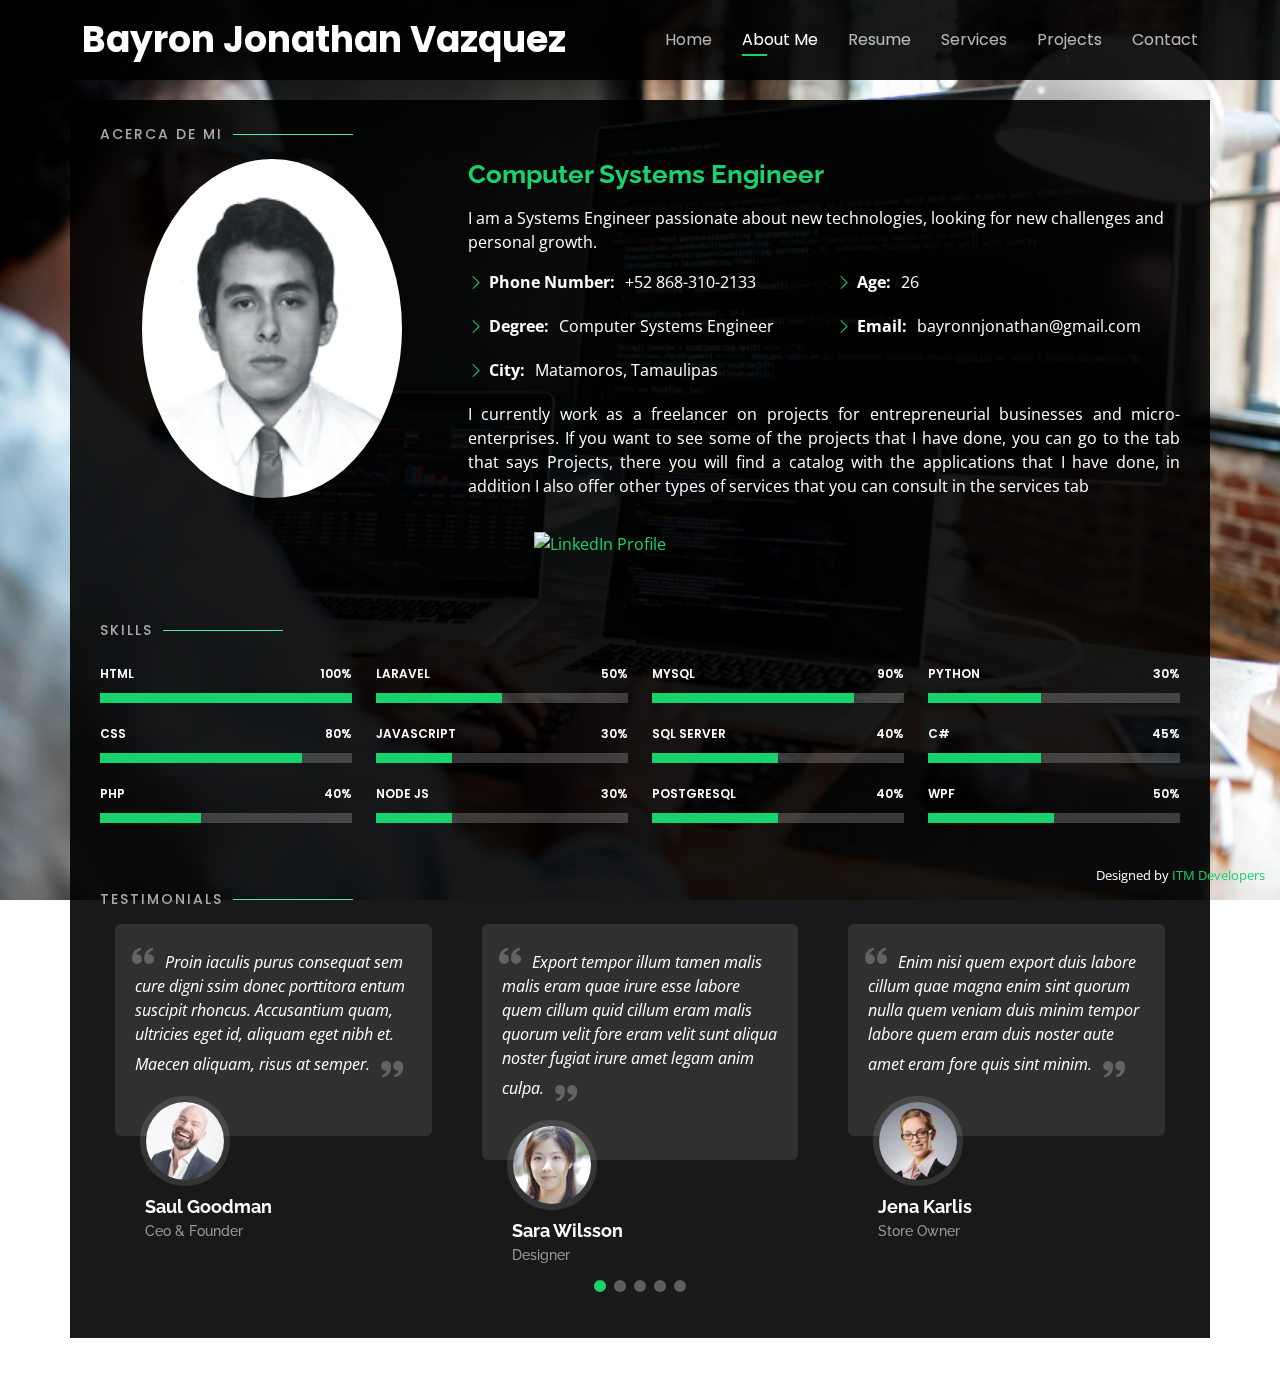
==== index.html @ 2accb39b "Update Badges in About Me Page" ====
<!DOCTYPE html>
<html lang="en">

<head>
	<meta charset="utf-8">
	<meta content="width=device-width, initial-scale=1.0" name="viewport">

	<title>ITM Developers</title>
	<meta content="" name="description">
	<meta content="" name="keywords">

	<!-- Favicons -->
	<link href="assets/img/favicon.png" rel="icon">
	<link href="assets/img/apple-touch-icon.png" rel="apple-touch-icon">

	<!-- Google Fonts -->
	<link
		href="https://fonts.googleapis.com/css?family=Open+Sans:300,300i,400,400i,600,600i,700,700i|Raleway:300,300i,400,400i,500,500i,600,600i,700,700i|Poppins:300,300i,400,400i,500,500i,600,600i,700,700i"
		rel="stylesheet">

	<!-- Vendor CSS Files -->
	<script src="assets/vendor/jquery/jquery.min.js"></script>
	<script src="assets/vendor/sweetalert2/sweetalert.js"></script>
	<link href="assets/vendor/bootstrap/css/bootstrap.min.css" rel="stylesheet">
	<link href="assets/vendor/bootstrap-icons/bootstrap-icons.css" rel="stylesheet">
	<link href="assets/vendor/boxicons/css/boxicons.min.css" rel="stylesheet">
	<link href="assets/vendor/glightbox/css/glightbox.min.css" rel="stylesheet">
	<link href="assets/vendor/remixicon/remixicon.css" rel="stylesheet">
	<link href="assets/vendor/swiper/swiper-bundle.min.css" rel="stylesheet">

	<!-- Template Main CSS File -->
	<link href="assets/css/style.css" rel="stylesheet">
</head>

<body>
	<!-- ======= Header ======= -->
	<header id="header" class="header-top opaco">
		<div class="container">
			<h1><a href="index.html">Bayron Jonathan Vazquez</a></h1>
			<h2>Soy un programador <span>Full Stack</span> de México en busca de nuevos retos.</h2>

			<nav id="navbar" class="navbar">
				<ul>
					<li><a class="nav-link" href="#header">Home</a></li>
					<li><a class="nav-link active" href="#about">About Me</a></li>
					<li><a class="nav-link" href="#resume">Resume</a></li>
					<li><a class="nav-link" href="#services">Services</a></li>
					<li><a class="nav-link" href="#portfolio">Projects</a></li>
					<li><a class="nav-link" href="#contact">Contact</a></li>
				</ul>
				<i class="bi bi-list mobile-nav-toggle"></i>
			</nav><!-- .navbar -->

			<div class="social-links social-media-container">
				<i class="bi bi-linkedin neon-icons" id="linkedin"></i>
				<i class="bi bi-facebook neon-icons" id="facebook"></i>
				<i class="bi bi-github neon-icons" id="github"></i>
				<!-- <i class="bi bi-youtube neon-icons" id="youtube"></i> -->
			</div>
		</div>
	</header><!-- End Header -->

	<section id="about" class="about section-show">
		<div class="about-me container">
			<div class="section-title">
				<h2>Acerca de Mi</h2>
			</div>

			<div class="row">
				<div class="col-lg-4" style="display: flex; justify-content:center;" data-aos="fade-right">
					<img src="assets/img/me2.png" class="img-fluid" alt="" style="width: 260px; border-radius: 60%;">
				</div>
				<div class="col-lg-8 pt-4 pt-lg-0 content" data-aos="fade-left">
					<h3>Computer Systems Engineer</h3>
					<p class="fst-italic" style="text-align: justify;"></p>
					I am a Systems Engineer passionate about new technologies, looking for new challenges and personal
					growth.
					</p>
					<div class="row">
						<div class="col-lg-6">
							<ul>
								<li>
									<i class="bi bi-chevron-right"></i>
									<strong>Phone Number:</strong> <span>+52 868-310-2133</span>
								</li>
								<li>
									<i class="bi bi-chevron-right"></i>
									<strong>Degree:</strong>
									<span>Computer Systems Engineer</span>
								</li>
								<li>
									<i class="bi bi-chevron-right"></i>
									<strong>City:</strong>
									<span>Matamoros, Tamaulipas</span>
								</li>
							</ul>
						</div>
						<div class="col-lg-6">
							<ul>
								<li>
									<i class="bi bi-chevron-right"></i>
									<strong>Age:</strong>
									<span>26</span>
								</li>

								<li>
									<i class="bi bi-chevron-right"></i>
									<strong>Email:</strong>
									<span>bayronnjonathan@gmail.com</span>
								</li>
							</ul>
						</div>
					</div>
					<p style="text-align: justify;">
						I currently work as a freelancer on projects for entrepreneurial businesses and
						micro-enterprises.
						If you want to see some of the projects that I have done, you can go to the tab that says
						Projects,
						there you will find a catalog	 with the applications that I have done, in addition I also offer
						other
						types of services that you can consult in the services tab
					</p>
				</div>
				<div class="d-flex justify-content-center flex-wrap mt-4">
					<!-- <a href="https://omegaup.com/profile/ByronVazquezz/" target="_blank"> -->
					<a href="https://www.linkedin.com/in/bayron-jonathan-vazquez/" target="_blank">
						<img src="https://img.shields.io/badge/LinkedIn-0077B5?style=for-the-badge&logo=linkedin&logoColor=white"
							alt="LinkedIn Profile" class="placa">
					</a>
					<a href="https://es.stackoverflow.com/users/21865/bayron-vazquez" target="_blank">
						<img src="https://img.shields.io/badge/Stack_Overflow-FE7A16?style=for-the-badge&logo=stack-overflow&logoColor=white"
							alt="" class="placa">
					</a>
					<a href="https://github.com/BayronVazquez" target="_blank">
						<img src="https://img.shields.io/badge/GitHub-0DBD8B?style=for-the-badge&logo=github&logoColor=white"
						alt="" class="placa">
					</a>
					<a href="https://www.facebook.com/ITMDevelopers" target="_blank">
						<img src="https://img.shields.io/badge/Facebook-1877F2?style=for-the-badge&logo=facebook&logoColor=white"
						alt="" class="placa">
					</a>
					<a href="mailto:bayronnjonathan@gmai.com">
						<img src="https://img.shields.io/badge/Gmail-D14836?style=for-the-badge&logo=gmail&logoColor=white"
						alt="" class="placa">
					</a>
				</div>
			</div>
		</div><!-- End About Me -->

		<div class="skills container">
			<div class="section-title">
				<h2>Skills</h2>
			</div>
			<div class="row skills-content">
				<div class="col-lg-3">

					<div class="progress">
						<span class="skill">HTML <i class="val">100%</i></span>
						<div class="progress-bar-wrap">
							<div class="progress-bar" role="progressbar" aria-valuenow="100" aria-valuemin="0"
								aria-valuemax="100"></div>
						</div>
					</div>

					<div class="progress">
						<span class="skill">CSS <i class="val">80%</i></span>
						<div class="progress-bar-wrap">
							<div class="progress-bar" role="progressbar" aria-valuenow="80" aria-valuemin="0"
								aria-valuemax="100"></div>
						</div>
					</div>
					<div class="progress">
						<span class="skill">PHP <i class="val">40%</i></span>
						<div class="progress-bar-wrap">
							<div class="progress-bar" role="progressbar" aria-valuenow="40" aria-valuemin="0"
								aria-valuemax="100"></div>
						</div>
					</div>
				</div>

				<div class="col-lg-3">
					<div class="progress">
						<span class="skill">Laravel <i class="val">50%</i></span>
						<div class="progress-bar-wrap">
							<div class="progress-bar" role="progressbar" aria-valuenow="50" aria-valuemin="0"
								aria-valuemax="100"></div>
						</div>
					</div>

					<div class="progress">
						<span class="skill">JavaScript <i class="val">30%</i></span>
						<div class="progress-bar-wrap">
							<div class="progress-bar" role="progressbar" aria-valuenow="30" aria-valuemin="0"
								aria-valuemax="100"></div>
						</div>
					</div>

					<div class="progress">
						<span class="skill">Node JS <i class="val">30%</i></span>
						<div class="progress-bar-wrap">
							<div class="progress-bar" role="progressbar" aria-valuenow="30" aria-valuemin="0"
								aria-valuemax="100"></div>
						</div>
					</div>
				</div>

				<div class="col-lg-3">
					<div class="progress">
						<span class="skill">MySQL <i class="val">90%</i></span>
						<div class="progress-bar-wrap">
							<div class="progress-bar" role="progressbar" aria-valuenow="80" aria-valuemin="0"
								aria-valuemax="100"></div>
						</div>
					</div>

					<div class="progress">
						<span class="skill">SQL Server <i class="val">40%</i></span>
						<div class="progress-bar-wrap">
							<div class="progress-bar" role="progressbar" aria-valuenow="50" aria-valuemin="0"
								aria-valuemax="100"></div>
						</div>
					</div>

					<div class="progress">
						<span class="skill">PostgreSQL <i class="val">40%</i></span>
						<div class="progress-bar-wrap">
							<div class="progress-bar" role="progressbar" aria-valuenow="50" aria-valuemin="0"
								aria-valuemax="100"></div>
						</div>
					</div>
				</div>

				<div class="col-lg-3">
					<div class="progress">
						<span class="skill">Python <i class="val">30%</i></span>
						<div class="progress-bar-wrap">
							<div class="progress-bar" role="progressbar" aria-valuenow="45" aria-valuemin="0"
								aria-valuemax="100"></div>
						</div>
					</div>
					<div class="progress">
						<span class="skill">C# <i class="val">45%</i></span>
						<div class="progress-bar-wrap">
							<div class="progress-bar" role="progressbar" aria-valuenow="45" aria-valuemin="0"
								aria-valuemax="100"></div>
						</div>
					</div>

					<div class="progress">
						<span class="skill">WPF<i class="val">50%</i></span>
						<div class="progress-bar-wrap">
							<div class="progress-bar" role="progressbar" aria-valuenow="50" aria-valuemin="0"
								aria-valuemax="100"></div>
						</div>
					</div>

				</div>
			</div>

		</div><!-- End Skills -->

		<div class="testimonials container">
			<div class="section-title">
				<h2>Testimonials</h2>
			</div>

			<div class="testimonials-slider swiper" data-aos="fade-up" data-aos-delay="100">
				<div class="swiper-wrapper">

					<div class="swiper-slide">
						<div class="testimonial-item">
							<p>
								<i class="bx bxs-quote-alt-left quote-icon-left"></i>
								Proin iaculis purus consequat sem cure digni ssim donec porttitora entum suscipit
								rhoncus. Accusantium quam, ultricies eget id, aliquam eget nibh et. Maecen aliquam,
								risus at semper.
								<i class="bx bxs-quote-alt-right quote-icon-right"></i>
							</p>
							<img src="assets/img/testimonials/testimonials-1.jpg" class="testimonial-img" alt="">
							<h3>Saul Goodman</h3>
							<h4>Ceo &amp; Founder</h4>
						</div>
					</div><!-- End testimonial item -->

					<div class="swiper-slide">
						<div class="testimonial-item">
							<p>
								<i class="bx bxs-quote-alt-left quote-icon-left"></i>
								Export tempor illum tamen malis malis eram quae irure esse labore quem cillum quid
								cillum eram malis quorum velit fore eram velit sunt aliqua noster fugiat irure amet
								legam anim culpa.
								<i class="bx bxs-quote-alt-right quote-icon-right"></i>
							</p>
							<img src="assets/img/testimonials/testimonials-2.jpg" class="testimonial-img" alt="">
							<h3>Sara Wilsson</h3>
							<h4>Designer</h4>
						</div>
					</div><!-- End testimonial item -->

					<div class="swiper-slide">
						<div class="testimonial-item">
							<p>
								<i class="bx bxs-quote-alt-left quote-icon-left"></i>
								Enim nisi quem export duis labore cillum quae magna enim sint quorum nulla quem veniam
								duis minim tempor labore quem eram duis noster aute amet eram fore quis sint minim.
								<i class="bx bxs-quote-alt-right quote-icon-right"></i>
							</p>
							<img src="assets/img/testimonials/testimonials-3.jpg" class="testimonial-img" alt="">
							<h3>Jena Karlis</h3>
							<h4>Store Owner</h4>
						</div>
					</div><!-- End testimonial item -->

					<div class="swiper-slide">
						<div class="testimonial-item">
							<p>
								<i class="bx bxs-quote-alt-left quote-icon-left"></i>
								Fugiat enim eram quae cillum dolore dolor amet nulla culpa multos export minim fugiat
								minim velit minim dolor enim duis veniam ipsum anim magna sunt elit fore quem dolore
								labore illum veniam.
								<i class="bx bxs-quote-alt-right quote-icon-right"></i>
							</p>
							<img src="assets/img/testimonials/javier-monroy.webp" class="testimonial-img" alt="">
							<h3>Matt Brandon</h3>
							<h4>Freelancer</h4>
						</div>
					</div><!-- End testimonial item -->

					<div class="swiper-slide">
						<div class="testimonial-item">
							<p>
								<i class="bx bxs-quote-alt-left quote-icon-left"></i>
								<span class="cita">
									Muy buen servicio, entrego el trabajo a tiempo, el programa quedó espectacular, 
									lo recomiendo mucho ya que es de confianza.👌🏻
								</span>
								<i class="bx bxs-quote-alt-right quote-icon-right"></i>
							</p>
							<img src="assets/img/testimonials/testimonials-5.jpg" class="testimonial-img" alt="">
							<h3>Javier Moray</h3>
							<h4>Entrepreneur</h4>
						</div>
					</div><!-- End testimonial item -->

				</div>
				<div class="swiper-pagination"></div>
			</div>
			<div class="owl-carousel testimonials-carousel">
			</div>
		</div><!-- End Testimonials  -->
	</section><!-- End About Section -->

	<section id="resume" class="resume">
		<div class="container">

			<div class="section-title">
				<h2>Resume</h2>
			</div>

			<div class="row">
				<div class="col-lg-6">
					<h3 class="resume-title">Education</h3>
					<div class="resume-item">
						<h4>Computer Systems Engineer</h4>
						<h5>2018 - 2022</h5>
						<p><em>Instituto Tecnológico de Matamoros, Matamoros Tamaulipas</em></p>
						<p style="text-align: justify;">
							During my university studies I improved my knowledge that I had acquired in high school and
							also learned many new topics related to software architecture, design patterns,
							configuration and administration of Windows and Linux servers. This new knowledge acquired
							together with that of high school allowed me to have a general view of the entire software
							and service design process, making me a Fullstack developer.
						</p>
					</div>
					<div class="resume-item">
						<h4>Programming Technician</h4>
						<h5>2013 - 2016</h5>
						<p><em>Cetis #131, Reynosa Tamaulipas</em></p>
						<p style="text-align: justify;">
							During my technical high school studies I learned the basics of structured programming with
							languages such as C/C++, then I learned Object Oriented Programming with Java, I was also
							given the basics of administration of Structured Networks, WEB design, Design of
							applications for mobile devices and finally also the creation and administration of
							databases.
						</p>
					</div>
				</div>
				<div class="col-lg-6">
					<h3 class="resume-title">Professional Experience</h3>
					<div class="resume-item">
						<h4>Testing Technician</h4>
						<h5>March 2021 - November 2021</h5>
						<p><em>Johnson Controls, H. Matamoros Tamaulipas </em></p>
						<p>
						<ul>
							<li>Design highly scalable, testable code.</li>
							<li>Develop quality software WEB and Desktop Applications using programming languajes like:
							</li>
							<ul>
								<li>C# & XAML (.Net FrameWork with WPF)</li>
								<li>Markup Languajes (HTML 5 & CSS 3)</li>
								<li>JavaScript</li>
								<li>Java</li>
								<li>PHP</li>
							</ul>
							<li>Analyze and maintain existing software applications</li>
							<li>Verify the integrity of the data collected by the applications.</li>
							<li>Discover and fix programming bugs</li>
							<li>Bugfix existing features</li>
							<li>Implement new features</li>
							<li>Investigate and resolving of the production issues (in scope of application)</li>
							<li>Devops responsibilities & knowledge of devops tools</li>
							<li>Test code and application</li>
							<li>Suggest enhancements</li>
							<li>Strive to engineering excellence in every aspect</li>
							<li>Refactor existing code</li>
							<li>Conduct daily meetings with the team to report the status of projects.</li>
							<li>Create solutions on demand according to the needs of the process area.</li>
							<li>Configure Zebra Printers and create software that is capable of communicating with those
								printers using the Zebra SDK.</li>
							<li>Manage and configure different Database Management Systems such as:</li>
							<ul>
								<li>MS SQL Server</li>
								<li>MySQL</li>
							</ul>
						</ul>
						</p>
					</div>
				</div>
			</div>

		</div>
	</section><!-- End Resume Section -->

	<section id="services" class="services">
		<div class="container">
			<div class="section-title">
				<h2>Services</h2>
				<span>Next, I show you some of the services that I can offer you, if you are interested in any of them
					you can go to the contact page and send me an e-mail or contact me directly with a call.</span>
			</div>
			<br>
			<div class="row">
				<div class="col-lg-4 col-md-6 d-flex align-items-stretch">
					<div class="icon-box">
						<div class="icon"><i class="bi bi-globe2"></i></div>
						<h4><a href="#">WEB Developer</a></h4>
						<p>I offer you my services as a WEB developer, I use technologies such as PHP, JavaScript, HTML
							and CSS, I also have extensive experience in Bootstrap, JQuery, Laravel, NodeJS.</p>
					</div>
				</div>

				<div class="col-lg-4 col-md-6 d-flex align-items-stretch mt-4 mt-md-0">
					<div class="icon-box">
						<div class="icon"><i class="bi bi-pc-display-horizontal"></i></div>
						<h4><a href="#">Desktop Application Developer</a></h4>
						<p>I have experience developing desktop applications in .NET with WPF (C# language), Java 8 SE
							and Python.</p>
					</div>
				</div>

				<div class="col-lg-4 col-md-6 d-flex align-items-stretch mt-4 mt-lg-0">
					<div class="icon-box">
						<div class="icon"><i class="bi bi-music-player"></i></div>
						<h4><a href="#">Mobile Application Developer</a></h4>
						<p>I have experience in creating and designing applications for mobile devices with Android
							operating system. Using Java language and Android Studio.</p>
					</div>
				</div>

				<div class="col-lg-4 col-md-6 d-flex align-items-stretch mt-4">
					<div class="icon-box">
						<div class="icon"><i class="bi bi-server"></i></div>
						<h4><a href="#">Database Design and Maintenance</a></h4>
						<p>If you have a business with information that you want to store, I can design and manage your
							database system, I have experience in different types of systems such as MySQL, PostgreSQL,
							MS SQL Server and MongoDB.</p>
					</div>
				</div>

				<div class="col-lg-4 col-md-6 d-flex align-items-stretch mt-4">
					<div class="icon-box">
						<div class="icon"><i class="bi bi-youtube"></i></div>
						<h4><a href="#">Personalized Advice and Courses</a></h4>
						<p>If you are a student of Systems and need help with a project or simply want personalized
							advice to start your new business, you can contact me to guide you to make the best
							decision.</p>
					</div>
				</div>

				<div class="col-lg-4 col-md-6 d-flex align-items-stretch mt-4">
					<div class="icon-box">
						<div class="icon"><i class="bi bi-tools"></i></div>
						<h4><a href="#">Computer Equipment Maintenance</a></h4>
						<p>I offer you my service as a computer maintenance technician. This implies hardware and even
							software repairs.</p>
					</div>
				</div>

			</div>

		</div>
	</section>

	<section id="portfolio" class="portfolio">
		<div class="container">

			<div class="section-title mb-5">
				<h2>Portfolio</h2>
				<span>Below is a list of the projects I am currently working on.</span>
			</div>

			<div class="row">
				<div class="col-lg-12 d-flex justify-content-center">
					<ul id="portfolio-flters">
						<li data-filter="*" class="filter-active">ALL</li>
						<li data-filter=".filter-libs">LIBRARIES</li>
						<li data-filter=".filter-app">DESKTOP APP</li>
						<li data-filter=".filter-web">WEB SITES</li>
						<li data-filter=".filter-game">GAMES</li>
					</ul>
				</div>
			</div>

			<div class="row portfolio-container">

				<!-- LIBRERIAS -->

				<div class="col-lg-4 col-md-6 portfolio-item filter-libs">
					<div class="portfolio-wrap">
						<img src="assets/img/portfolio/algebra.webp" class="img-fluid" alt="">
						<div class="portfolio-info">
							<h4>Algebra</h4>
							<p>C++ Library</p>
							<div class="portfolio-links">
								<a href="page/libcpp_adt.html" data-gallery="portfolioDetailsGallery"
									data-glightbox="type: external"
									class="portfolio-details-lightbox btn btn-primary m-3"
									title="View Portfolio Details">
									<i class="bx bx-link"></i>
								</a>
							</div>
						</div>
					</div>
				</div>

				<div class="col-lg-4 col-md-6 portfolio-item filter-libs">
					<div class="portfolio-wrap">
						<img src="assets/img/portfolio/physics.webp" class="img-fluid" alt="">
						<div class="portfolio-info">
							<h4>Physics</h4>
							<p>C++ Library</p>
							<div class="portfolio-links">
								<a href="page/libcpp_adt.html" data-gallery="portfolioDetailsGallery"
									data-glightbox="type: external"
									class="portfolio-details-lightbox btn btn-primary m-3"
									title="View Portfolio Details">
									<i class="bx bx-link"></i>
								</a>
							</div>
						</div>
					</div>
				</div>

				<div class="col-lg-4 col-md-6 portfolio-item filter-libs">
					<div class="portfolio-wrap">
						<img src="assets/img/portfolio/geometry.webp" class="img-fluid" alt="">
						<div class="portfolio-info">
							<h4>Geometry</h4>
							<p>C++ Library</p>
							<div class="portfolio-links">
								<a href="page/libcpp_adt.html" data-gallery="portfolioDetailsGallery"
									data-glightbox="type: external"
									class="portfolio-details-lightbox btn btn-primary m-3"
									title="View Portfolio Details">
									<i class="bx bx-link"></i>
								</a>
							</div>
						</div>
					</div>
				</div>

				<div class="col-lg-4 col-md-6 portfolio-item filter-web">
					<div class="portfolio-wrap">
						<img src="assets/img/portfolio/MinixERP.png" class="img-fluid" alt="">
						<div class="portfolio-info">
							<h4>Minix ERP</h4>
							<p>WEB APP</p>
							<div class="portfolio-links">
								<a href="page/libcpp_adt.html" data-gallery="portfolioDetailsGallery"
									data-glightbox="type: external"
									class="portfolio-details-lightbox btn btn-primary m-3"
									title="View Portfolio Details">
									<i class="bx bx-link"></i>
								</a>
							</div>
						</div>
					</div>
				</div>

				<div class="col-lg-4 col-md-6 portfolio-item filter-libs">
					<div class="portfolio-wrap">
						<img src="assets/img/portfolio/code.webp" class="img-fluid" alt="">
						<div class="portfolio-info">
							<h4>Abstract Data Types</h4>
							<p>C++ Library</p>
							<div class="portfolio-links">
								<a href="page/libcpp_adt.html" data-gallery="portfolioDetailsGallery"
									data-glightbox="type: external"
									class="portfolio-details-lightbox btn btn-primary m-3"
									title="View Portfolio Details">
									<i class="bx bx-link"></i>
								</a>
							</div>
						</div>
					</div>
				</div>

				<div class="col-lg-4 col-md-6 portfolio-item filter-libs">
					<div class="portfolio-wrap">
						<img src="assets/img/portfolio/algorithm.webp" class="img-fluid" alt="">
						<div class="portfolio-info">
							<h4>Algorithms</h4>
							<p>C++ Library</p>
							<div class="portfolio-links">
								<a href="page/libcpp_adt.html" data-gallery="portfolioDetailsGallery"
									data-glightbox="type: external"
									class="portfolio-details-lightbox btn btn-primary m-3"
									title="View Portfolio Details">
									<i class="bx bx-link"></i>
								</a>
							</div>
						</div>
					</div>
				</div>

				<div class="col-lg-4 col-md-6 portfolio-item filter-libs">
					<div class="portfolio-wrap">
						<img src="assets/img/portfolio/code.webp" class="img-fluid" alt="">
						<div class="portfolio-info">
							<h4>Chronometer</h4>
							<p>C++ Library</p>
							<div class="portfolio-links">
								<a href="page/libcpp_adt.html" data-gallery="portfolioDetailsGallery"
									data-glightbox="type: external"
									class="portfolio-details-lightbox btn btn-primary m-3"
									title="View Portfolio Details">
									<i class="bx bx-link"></i>
								</a>
							</div>
						</div>
					</div>
				</div>

				<div class="col-lg-4 col-md-6 portfolio-item filter-libs">
					<div class="portfolio-wrap">
						<img src="assets/img/portfolio/lorem.webp" class="img-fluid" alt="">
						<div class="portfolio-info">
							<h4>Text</h4>
							<p>C++ Library</p>
							<div class="portfolio-links">
								<a href="page/libcpp_adt.html" data-gallery="portfolioDetailsGallery"
									data-glightbox="type: external"
									class="portfolio-details-lightbox btn btn-primary m-3"
									title="View Portfolio Details">
									<i class="bx bx-link"></i>
								</a>
							</div>
						</div>
					</div>
				</div>

				<div class="col-lg-4 col-md-6 portfolio-item filter-libs">
					<div class="portfolio-wrap">
						<img src="assets/img/portfolio/john.webp" class="img-fluid" alt="">
						<div class="portfolio-info">
							<h4>Dictionary</h4>
							<p>C++ Library</p>
							<div class="portfolio-links">
								<a href="page/libcpp_adt.html" data-gallery="portfolioDetailsGallery"
									data-glightbox="type: external"
									class="portfolio-details-lightbox btn btn-primary m-3"
									title="View Portfolio Details">
									<i class="bx bx-link"></i>
								</a>
							</div>
						</div>
					</div>
				</div>

			</div>
		</div>
	</section>
	<!-- End Portfolio Section -->

	<section id="contact" class="contact">
		<div class="container">

			<div class="section-title">
				<h2>Contact</h2>
			</div>

			<div class="row mt-2">

				<div class="col-md-6 d-flex align-items-stretch">
					<div class="info-box">
						<i class="bx bx-map"></i>
						<h3>Adress</h3>
						<p>H. Matamoros Tamaulipas</p>
					</div>
				</div>

				<div class="col-md-6 mt-4 mt-md-0 d-flex align-items-stretch">
					<div class="info-box">
						<i class="bx bx-share-alt"></i>
						<h3>Social Networks</h3>
						<div class="social-links">
							<a href="https://www.facebook.com/ITM-Developers-107896508492542" class="facebook"
								target="_blank"><i class="bi bi-facebook"></i></a>
							<a href="https://www.linkedin.com/in/bayron-jonathan-vazquez/" class="linkedin"
								target="_blank"><i class="bi bi-linkedin"></i></a>
							<a href="https://www.youtube.com/channel/UC0c6M9vcV3jPbYEK2UHJk6w" class="youtube"
								target="_blank"><i class="bi bi-youtube"></i></a>
							<a href="https://github.com/ITM-Developers" class="github" target="_blank"><i
									class="bi bi-github"></i></a>
						</div>
					</div>
				</div>

				<div class="col-md-6 mt-4 d-flex align-items-stretch">
					<div class="info-box">
						<i class="bx bx-envelope"></i>
						<h3>Email:</h3>
						<p>bayronnjonathan@gmail.com</p>
					</div>
				</div>
				<div class="col-md-6 mt-4 d-flex align-items-stretch">
					<div class="info-box">
						<i class="bx bx-phone-call"></i>
						<h3>Cellphone:</h3>
						<p>+52 868-310-2133</p>
					</div>
				</div>
			</div>

			<form action="forms/contact.php" method="post" role="form" class="php-email-form mt-4">
				<p>Leave your message in the form and we will contact you, if you want us to attend you quickly you can
					call or send mail.</p>
				<div class="row">
					<div class="col-md-6 form-group">
						<input type="text" name="name" class="form-control" id="name" placeholder="Write Your Name">
					</div>
					<div class="col-md-6 form-group mt-3 mt-md-0">
						<input type="email" class="form-control" name="email" id="email" placeholder="Write your email">
					</div>
				</div>
				<div class="form-group mt-3">
					<input type="text" class="form-control" name="subject" id="subject" placeholder="Subject">
				</div>
				<div class="form-group mt-3">
					<textarea class="form-control" name="message" rows="5" placeholder="Mesagge"></textarea>
				</div>
				<div class="my-3">
					<div class="loading">Loading</div>
					<div class="error-message"></div>
					<div class="sent-message">Your message has been sent. Thank you!</div>
				</div>
				<div class="text-center"><button type="submit" id="btn-send-messaje">Send Mesagge</button></div>
			</form>

		</div>
	</section>
	<!-- End Contact Me -->

	<div class="credits">
		Designed by <a href="https://www.facebook.com/ITMDevelopers" target="_blank">ITM Developers</a>
	</div>

	<!-- Vendor JS Files -->
	<script src="assets/vendor/purecounter/purecounter.js"></script>
	<script src="assets/vendor/bootstrap/js/bootstrap.bundle.min.js"></script>
	<script src="assets/vendor/glightbox/js/glightbox.min.js"></script>
	<script src="assets/vendor/isotope-layout/isotope.pkgd.min.js"></script>
	<script src="assets/vendor/swiper/swiper-bundle.min.js"></script>
	<script src="assets/vendor/waypoints/noframework.waypoints.js"></script>

	<!-- Template Main JS File -->
	<script src="assets/js/main.js"></script>
	<script>
		$(document).ready(function () {
			$('#btn-send-messaje').click(function (e) {
				e.preventDefault();
				Swal.fire({
					icon: 'error',
					title: 'Oops...',
					text: 'We are Sorry, This option is not yet enabled, contact me directly.',
				});
			});
			$('#linkedin').click(function () {
				window.open("https://www.linkedin.com/in/bayron-jonathan-vazquez/");
			});
			$('#github').click(function () {
				window.open("https://github.com/ITM-Developers");
			});
			$('#youtube').click(function () {
				window.open("https://www.youtube.com/channel/UC0c6M9vcV3jPbYEK2UHJk6w");
			});
			$('#facebook').click(function () {
				window.open("https://www.facebook.com/ITMDevelopers/");
			});
		});
	</script>
</body>

</html>
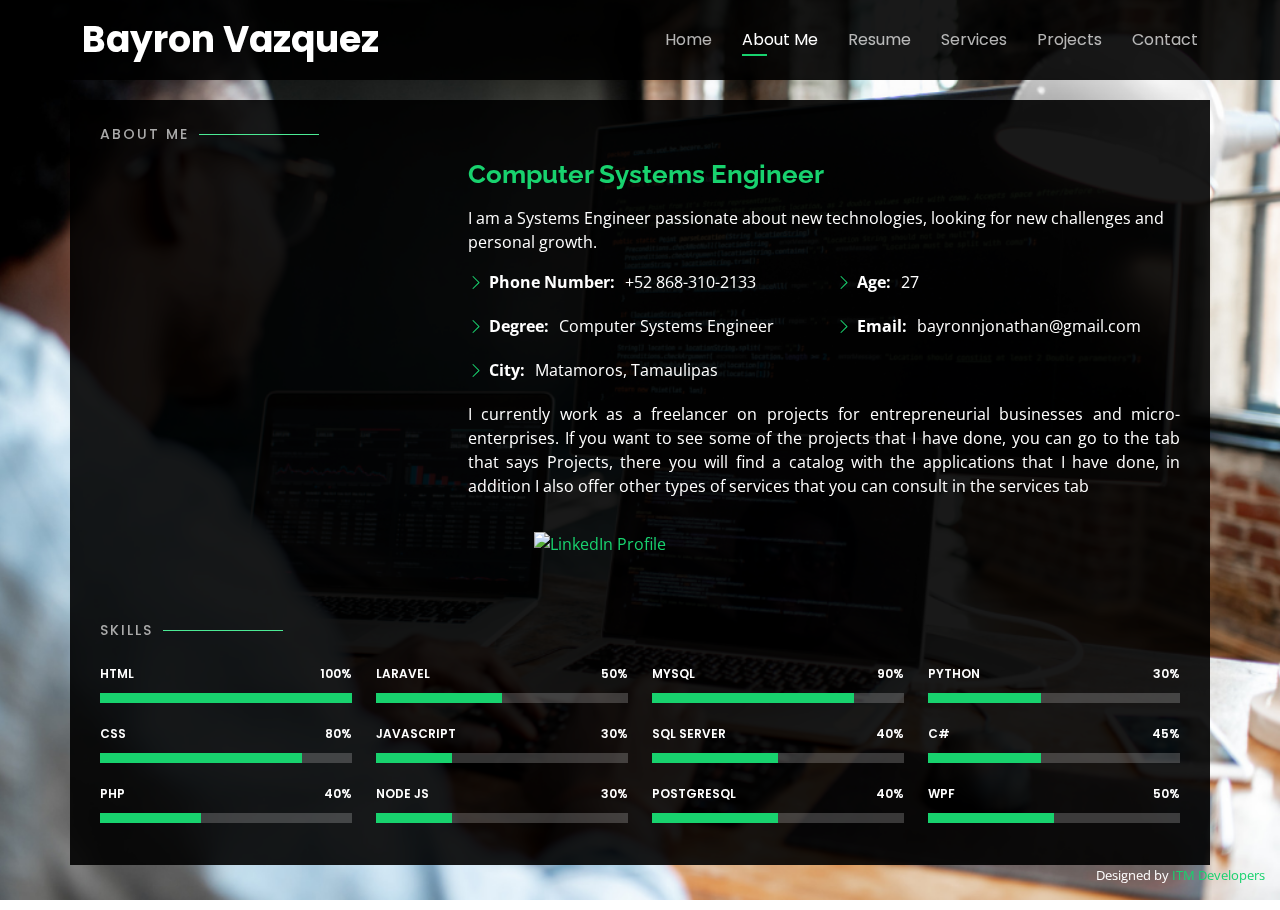
==== commit b5dd0e8d: "Update Index" ====
--- a/index.html
+++ b/index.html
@@ -5,9 +5,9 @@
 	<meta charset="utf-8">
 	<meta content="width=device-width, initial-scale=1.0" name="viewport">
 
-	<title>ITM Developers</title>
+	<title>Bayron Vazquez</title>
 	<meta content="" name="description">
-	<meta content="" name="keywords">
+	<meta content="Bayron Jonathan Vazquez Desarrollador Software Freelancer Programador" name="keywords">
 
 	<!-- Favicons -->
 	<link href="assets/img/favicon.png" rel="icon">
@@ -36,7 +36,7 @@
 	<!-- ======= Header ======= -->
 	<header id="header" class="header-top opaco">
 		<div class="container">
-			<h1><a href="index.html">Bayron Jonathan Vazquez</a></h1>
+			<h1><a href="index.html">Bayron Vazquez</a></h1>
 			<h2>Soy un programador <span>Full Stack</span> de México en busca de nuevos retos.</h2>
 
 			<nav id="navbar" class="navbar">
@@ -63,12 +63,12 @@
 	<section id="about" class="about section-show">
 		<div class="about-me container">
 			<div class="section-title">
-				<h2>Acerca de Mi</h2>
+				<h2>About Me</h2>
 			</div>
 
 			<div class="row">
 				<div class="col-lg-4" style="display: flex; justify-content:center;" data-aos="fade-right">
-					<img src="assets/img/me2.png" class="img-fluid" alt="" style="width: 260px; border-radius: 60%;">
+					<img src="https://scontent.fntr10-1.fna.fbcdn.net/v/t39.30808-6/351822756_787511586422103_5171591202458295117_n.jpg?_nc_cat=108&cb=99be929b-3346023f&ccb=1-7&_nc_sid=09cbfe&_nc_eui2=AeEdP0QsI8oju-0VDggvQSRVVi6usayJj_JWLq6xrImP8qhFXTyNEpifOA7GjTwmY1kEwYlZRBvt9809Ftbn8LTG&_nc_ohc=LQHzaig5wvsAX9W0_Pw&_nc_ht=scontent.fntr10-1.fna&oh=00_AfCiLgQXJD9W-9MGNVQpJKZ1Ify7wSGHvD3a2pFk-8RTGw&oe=64BBC951" class="img-fluid" alt="" style=" border-radius: 60%;">
 				</div>
 				<div class="col-lg-8 pt-4 pt-lg-0 content" data-aos="fade-left">
 					<h3>Computer Systems Engineer</h3>
@@ -100,7 +100,7 @@
 								<li>
 									<i class="bi bi-chevron-right"></i>
 									<strong>Age:</strong>
-									<span>26</span>
+									<span>27</span>
 								</li>
 
 								<li>
@@ -135,7 +135,7 @@
 						<img src="https://img.shields.io/badge/GitHub-0DBD8B?style=for-the-badge&logo=github&logoColor=white"
 						alt="" class="placa">
 					</a>
-					<a href="https://www.facebook.com/ITMDevelopers" target="_blank">
+					<a href="https://www.facebook.com/ByronVazquezz" target="_blank">
 						<img src="https://img.shields.io/badge/Facebook-1877F2?style=for-the-badge&logo=facebook&logoColor=white"
 						alt="" class="placa">
 					</a>
@@ -259,6 +259,7 @@
 
 		</div><!-- End Skills -->
 
+		<!--
 		<div class="testimonials container">
 			<div class="section-title">
 				<h2>Testimonials</h2>
@@ -280,7 +281,7 @@
 							<h3>Saul Goodman</h3>
 							<h4>Ceo &amp; Founder</h4>
 						</div>
-					</div><!-- End testimonial item -->
+					</div>
 
 					<div class="swiper-slide">
 						<div class="testimonial-item">
@@ -295,7 +296,7 @@
 							<h3>Sara Wilsson</h3>
 							<h4>Designer</h4>
 						</div>
-					</div><!-- End testimonial item -->
+					</div>
 
 					<div class="swiper-slide">
 						<div class="testimonial-item">
@@ -309,7 +310,7 @@
 							<h3>Jena Karlis</h3>
 							<h4>Store Owner</h4>
 						</div>
-					</div><!-- End testimonial item -->
+					</div>
 
 					<div class="swiper-slide">
 						<div class="testimonial-item">
@@ -324,7 +325,7 @@
 							<h3>Matt Brandon</h3>
 							<h4>Freelancer</h4>
 						</div>
-					</div><!-- End testimonial item -->
+					</div>
 
 					<div class="swiper-slide">
 						<div class="testimonial-item">
@@ -336,18 +337,19 @@
 								</span>
 								<i class="bx bxs-quote-alt-right quote-icon-right"></i>
 							</p>
-							<img src="assets/img/testimonials/testimonials-5.jpg" class="testimonial-img" alt="">
+							<img src="assets/img/testimonials/javier-monroy.webp" class="testimonial-img" alt="">
 							<h3>Javier Moray</h3>
 							<h4>Entrepreneur</h4>
 						</div>
-					</div><!-- End testimonial item -->
+					</div>
 
 				</div>
 				<div class="swiper-pagination"></div>
 			</div>
 			<div class="owl-carousel testimonials-carousel">
 			</div>
-		</div><!-- End Testimonials  -->
+		</div> 
+		-->
 	</section><!-- End About Section -->
 
 	<section id="resume" class="resume">
@@ -523,21 +525,73 @@
 			</div>
 
 			<div class="row portfolio-container">
-
-				<!-- LIBRERIAS -->
+				
+				<div class="col-lg-4 col-md-6 portfolio-item filter-web">
+					<div class="portfolio-wrap">
+						<img src="assets/img/portfolio/LOGO ITM DEVELOPERS.png" class="img-fluid" alt="">
+						<div class="portfolio-info">
+							<h4 class="mx-3">ITM Developers</h4>
+							<p>WEB Site</p>
+							<div>
+								<a href="http://itm-developers.website"
+									target="_blank"
+									class="btn boton btn-primary m-2"
+									title="View WEB Site">
+									View Site
+								</a>
+							</div>
+						</div>
+					</div>
+				</div>
+
+				<div class="col-lg-4 col-md-6 portfolio-item filter-web">
+					<div class="portfolio-wrap">
+						<img src="assets/img/portfolio/MinixERP.png" class="img-fluid" alt="">
+						<div class="portfolio-info">
+							<h4 class="mx-3">Minix ERP</h4>
+							<p>WEB Site</p>
+							<div>
+								<a href="https://github.com/ITM-Developers/www.minix-erp.com"
+									target="_blank"
+									class="btn boton btn-primary m-2"
+									title="View Source Code">
+									View Code
+								</a>
+							</div>
+						</div>
+					</div>
+				</div>
+
+				<div class="col-lg-4 col-md-6 portfolio-item filter-libs">
+					<div class="portfolio-wrap">
+						<img src="assets/img/portfolio/geometry.webp" class="img-fluid" alt="">
+						<div class="portfolio-info">
+							<h4 class="mx-3">Geometria</h4>
+							<p>Library</p>
+							<div>
+								<a href="https://github.com/ITM-Developers/libCPP_Geometria"
+									target="_blank"
+									class="btn boton btn-primary m-2"
+									title="View C++ Source Code">
+									C++ Code
+								</a>
+							</div>
+						</div>
+					</div>
+				</div>
 
 				<div class="col-lg-4 col-md-6 portfolio-item filter-libs">
 					<div class="portfolio-wrap">
 						<img src="assets/img/portfolio/algebra.webp" class="img-fluid" alt="">
 						<div class="portfolio-info">
-							<h4>Algebra</h4>
-							<p>C++ Library</p>
-							<div class="portfolio-links">
-								<a href="page/libcpp_adt.html" data-gallery="portfolioDetailsGallery"
-									data-glightbox="type: external"
-									class="portfolio-details-lightbox btn btn-primary m-3"
-									title="View Portfolio Details">
-									<i class="bx bx-link"></i>
+							<h4 class="mx-3">Algebra</h4>
+							<p>Library</p>
+							<div>
+								<a href="https://github.com/ITM-Developers/libCPP_Algebra"
+									target="_blank"
+									class="btn boton btn-primary m-2"
+									title="View C++ Source Code">
+									C++ Code
 								</a>
 							</div>
 						</div>
@@ -546,70 +600,16 @@
 
 				<div class="col-lg-4 col-md-6 portfolio-item filter-libs">
 					<div class="portfolio-wrap">
-						<img src="assets/img/portfolio/physics.webp" class="img-fluid" alt="">
+						<img src="assets/img/portfolio/libPHP_MySQLConnection.png" class="img-fluid" alt="">
 						<div class="portfolio-info">
-							<h4>Physics</h4>
-							<p>C++ Library</p>
-							<div class="portfolio-links">
-								<a href="page/libcpp_adt.html" data-gallery="portfolioDetailsGallery"
-									data-glightbox="type: external"
-									class="portfolio-details-lightbox btn btn-primary m-3"
-									title="View Portfolio Details">
-									<i class="bx bx-link"></i>
-								</a>
-							</div>
-						</div>
-					</div>
-				</div>
-
-				<div class="col-lg-4 col-md-6 portfolio-item filter-libs">
-					<div class="portfolio-wrap">
-						<img src="assets/img/portfolio/geometry.webp" class="img-fluid" alt="">
-						<div class="portfolio-info">
-							<h4>Geometry</h4>
-							<p>C++ Library</p>
-							<div class="portfolio-links">
-								<a href="page/libcpp_adt.html" data-gallery="portfolioDetailsGallery"
-									data-glightbox="type: external"
-									class="portfolio-details-lightbox btn btn-primary m-3"
-									title="View Portfolio Details">
-									<i class="bx bx-link"></i>
-								</a>
-							</div>
-						</div>
-					</div>
-				</div>
-
-				<div class="col-lg-4 col-md-6 portfolio-item filter-web">
-					<div class="portfolio-wrap">
-						<img src="assets/img/portfolio/MinixERP.png" class="img-fluid" alt="">
-						<div class="portfolio-info">
-							<h4>Minix ERP</h4>
-							<p>WEB APP</p>
-							<div class="portfolio-links">
-								<a href="page/libcpp_adt.html" data-gallery="portfolioDetailsGallery"
-									data-glightbox="type: external"
-									class="portfolio-details-lightbox btn btn-primary m-3"
-									title="View Portfolio Details">
-									<i class="bx bx-link"></i>
-								</a>
-							</div>
-						</div>
-					</div>
-				</div>
-
-				<div class="col-lg-4 col-md-6 portfolio-item filter-libs">
-					<div class="portfolio-wrap">
-						<img src="assets/img/portfolio/code.webp" class="img-fluid" alt="">
-						<div class="portfolio-info">
-							<h4>Abstract Data Types</h4>
-							<p>C++ Library</p>
-							<div class="portfolio-links">
-								<a href="page/libcpp_adt.html" data-gallery="portfolioDetailsGallery"
-									data-glightbox="type: external"
-									class="portfolio-details-lightbox btn btn-primary m-3"
-									title="View Portfolio Details">
-									<i class="bx bx-link"></i>
+							<h4 class="mx-4">MySQLConnector</h4>
+							<p>Library</p>
+							<div>
+								<a href="https://github.com/ITM-Developers/libPHP_MySQLConnection"
+									target="_blank"
+									class="btn boton btn-success m-2"
+									title="View PHP Source Code">
+									PHP Code
 								</a>
 							</div>
 						</div>
@@ -621,13 +621,19 @@
 						<img src="assets/img/portfolio/algorithm.webp" class="img-fluid" alt="">
 						<div class="portfolio-info">
 							<h4>Algorithms</h4>
-							<p>C++ Library</p>
-							<div class="portfolio-links">
-								<a href="page/libcpp_adt.html" data-gallery="portfolioDetailsGallery"
-									data-glightbox="type: external"
-									class="portfolio-details-lightbox btn btn-primary m-3"
-									title="View Portfolio Details">
-									<i class="bx bx-link"></i>
+							<p>Library</p>
+							<div>
+								<a href="https://github.com/ITM-Developers/libPHP_Algoritmos"
+									target="_blank"
+									class="btn boton btn-primary m-2"
+									title="View C++ Source Code">
+									C++ Code
+								</a>
+								<a href="https://github.com/ITM-Developers/libCPP_Algoritmos"
+									target="_blank"
+									class="btn boton btn-success m-2"
+									title="View PHP Source Code">
+									PHP Code
 								</a>
 							</div>
 						</div>
@@ -639,13 +645,13 @@
 						<img src="assets/img/portfolio/code.webp" class="img-fluid" alt="">
 						<div class="portfolio-info">
 							<h4>Chronometer</h4>
-							<p>C++ Library</p>
-							<div class="portfolio-links">
-								<a href="page/libcpp_adt.html" data-gallery="portfolioDetailsGallery"
-									data-glightbox="type: external"
-									class="portfolio-details-lightbox btn btn-primary m-3"
-									title="View Portfolio Details">
-									<i class="bx bx-link"></i>
+							<p>Library</p>
+							<div>
+								<a href="https://github.com/ITM-Developers/libCPP_Cronometro"
+									target="_blank"
+									class="btn boton btn-primary m-2"
+									title="View Source Code">
+									C++ Code
 								</a>
 							</div>
 						</div>
@@ -657,37 +663,25 @@
 						<img src="assets/img/portfolio/lorem.webp" class="img-fluid" alt="">
 						<div class="portfolio-info">
 							<h4>Text</h4>
-							<p>C++ Library</p>
-							<div class="portfolio-links">
-								<a href="page/libcpp_adt.html" data-gallery="portfolioDetailsGallery"
-									data-glightbox="type: external"
-									class="portfolio-details-lightbox btn btn-primary m-3"
-									title="View Portfolio Details">
-									<i class="bx bx-link"></i>
+							<p>Library</p>
+							<div>
+								<a href="https://github.com/ITM-Developers/libCPP_Texto"
+									target="_blank"
+									class="btn boton btn-primary m-2"
+
+									title="View C++ Source Code">
+									C++ Code
+								</a>
+								<a href="https://github.com/ITM-Developers/libPHP_Texto"
+									target="_blank"
+									class="btn boton btn-success m-2"
+									title="View PHP Source Code">
+									PHP Code
 								</a>
 							</div>
 						</div>
 					</div>
 				</div>
-
-				<div class="col-lg-4 col-md-6 portfolio-item filter-libs">
-					<div class="portfolio-wrap">
-						<img src="assets/img/portfolio/john.webp" class="img-fluid" alt="">
-						<div class="portfolio-info">
-							<h4>Dictionary</h4>
-							<p>C++ Library</p>
-							<div class="portfolio-links">
-								<a href="page/libcpp_adt.html" data-gallery="portfolioDetailsGallery"
-									data-glightbox="type: external"
-									class="portfolio-details-lightbox btn btn-primary m-3"
-									title="View Portfolio Details">
-									<i class="bx bx-link"></i>
-								</a>
-							</div>
-						</div>
-					</div>
-				</div>
-
 			</div>
 		</div>
 	</section>
@@ -715,12 +709,10 @@
 						<i class="bx bx-share-alt"></i>
 						<h3>Social Networks</h3>
 						<div class="social-links">
-							<a href="https://www.facebook.com/ITM-Developers-107896508492542" class="facebook"
+							<a href="https://www.facebook.com/ITM-Developers" class="facebook"
 								target="_blank"><i class="bi bi-facebook"></i></a>
 							<a href="https://www.linkedin.com/in/bayron-jonathan-vazquez/" class="linkedin"
 								target="_blank"><i class="bi bi-linkedin"></i></a>
-							<a href="https://www.youtube.com/channel/UC0c6M9vcV3jPbYEK2UHJk6w" class="youtube"
-								target="_blank"><i class="bi bi-youtube"></i></a>
 							<a href="https://github.com/ITM-Developers" class="github" target="_blank"><i
 									class="bi bi-github"></i></a>
 						</div>
@@ -738,7 +730,7 @@
 					<div class="info-box">
 						<i class="bx bx-phone-call"></i>
 						<h3>Cellphone:</h3>
-						<p>+52 868-310-2133</p>
+						<p>+52 868-244-1889</p>
 					</div>
 				</div>
 			</div>
@@ -773,7 +765,7 @@
 	<!-- End Contact Me -->
 
 	<div class="credits">
-		Designed by <a href="https://www.facebook.com/ITMDevelopers" target="_blank">ITM Developers</a>
+		Designed by <a href="http://itm-developers.website" target="_blank">ITM Developers</a>
 	</div>
 
 	<!-- Vendor JS Files -->
--- a/assets/css/style.css
+++ b/assets/css/style.css
@@ -1,3 +1,8 @@
+.boton
+{
+  font-size: 1em;
+  width: 130px;
+}
 /* ==========================================================================================
             Estilos de Iconos NEON de redes sociales en la pagina Home
    ==========================================================================================
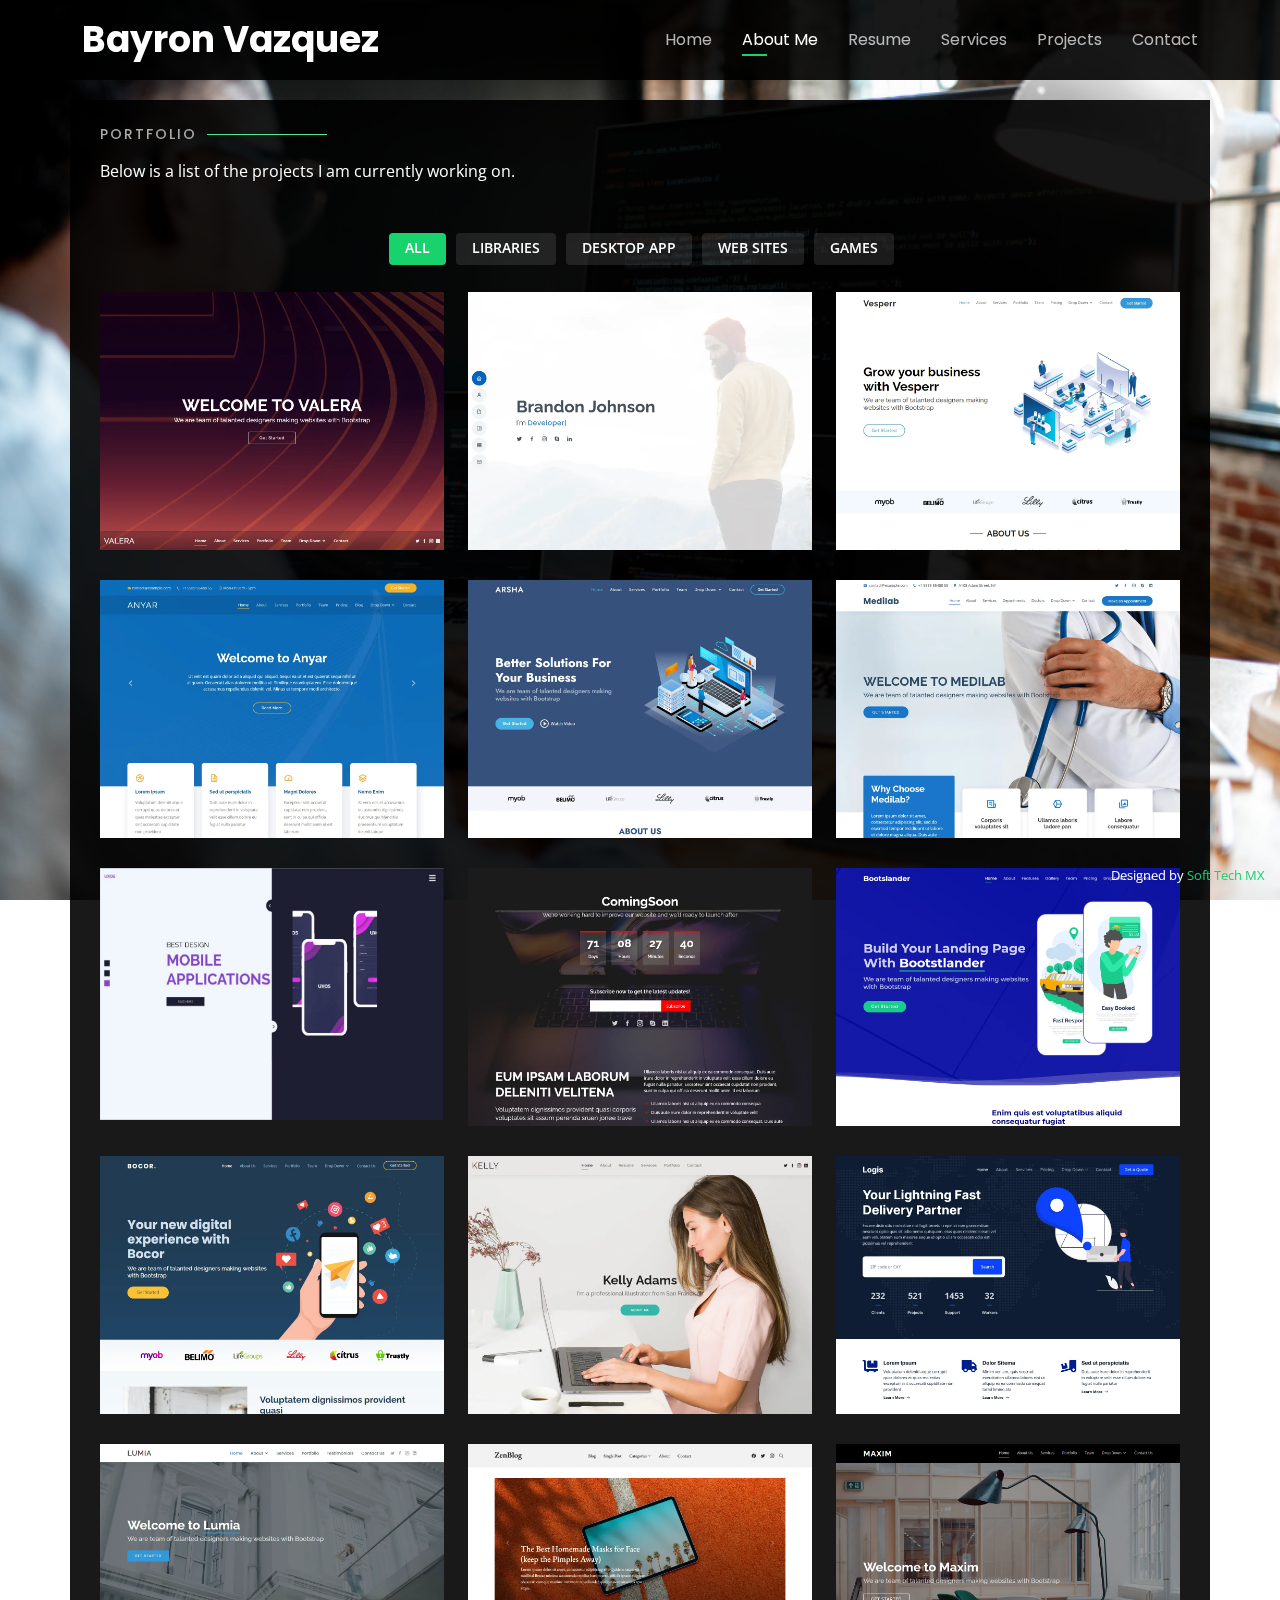
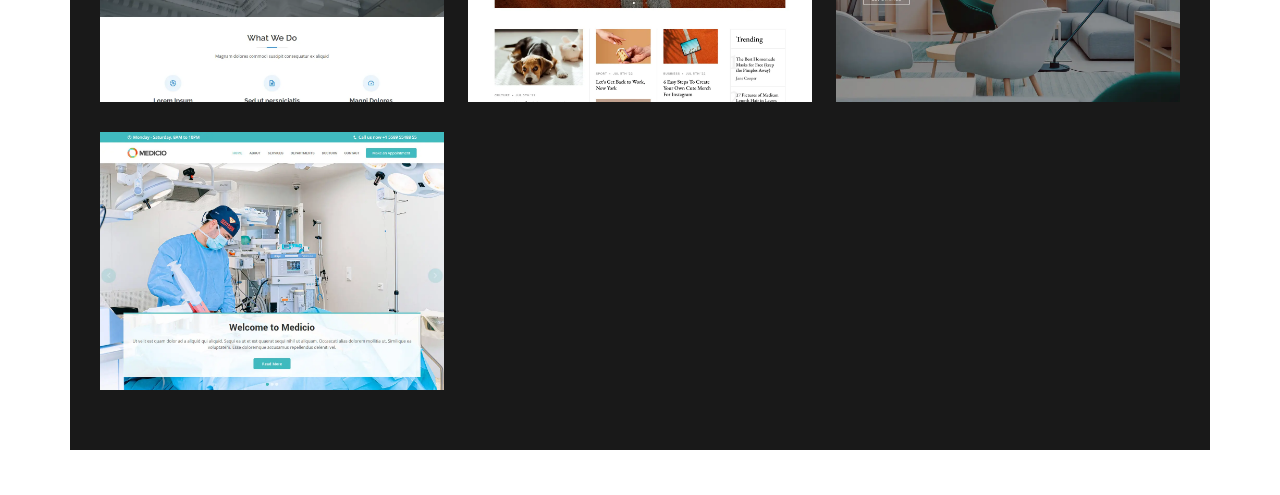
==== commit 6c2a2622: "Actualizando repositorios" ====
--- a/index.html
+++ b/index.html
@@ -5,9 +5,9 @@
 	<meta charset="utf-8">
 	<meta content="width=device-width, initial-scale=1.0" name="viewport">
 
-	<title>Bayron Vazquez</title>
-	<meta content="" name="description">
-	<meta content="Bayron Jonathan Vazquez Desarrollador Software Freelancer Programador" name="keywords">
+	<title>Resume Bayron Jonathan Vazquez</title>
+	<meta name="description" content="">
+	<meta name="keywords" content="bayron jonathan vazquez, resume, cv, bayron, developer, freelancer, web developer">
 
 	<!-- Favicons -->
 	<link href="assets/img/favicon.png" rel="icon">
@@ -33,11 +33,14 @@
 </head>
 
 <body>
-	<!-- ======= Header ======= -->
 	<header id="header" class="header-top opaco">
 		<div class="container">
-			<h1><a href="index.html">Bayron Vazquez</a></h1>
-			<h2>Soy un programador <span>Full Stack</span> de México en busca de nuevos retos.</h2>
+			<h1>
+				<a href="index.html">Bayron Vazquez</a>
+			</h1>
+			<h2>
+				I am a computer systems engineer, currently I work as a freelancer. Contact me if you need a website for your business, or a desktop application.
+			</h2>
 
 			<nav id="navbar" class="navbar">
 				<ul>
@@ -49,7 +52,7 @@
 					<li><a class="nav-link" href="#contact">Contact</a></li>
 				</ul>
 				<i class="bi bi-list mobile-nav-toggle"></i>
-			</nav><!-- .navbar -->
+			</nav>
 
 			<div class="social-links social-media-container">
 				<i class="bi bi-linkedin neon-icons" id="linkedin"></i>
@@ -58,9 +61,10 @@
 				<!-- <i class="bi bi-youtube neon-icons" id="youtube"></i> -->
 			</div>
 		</div>
-	</header><!-- End Header -->
-
-	<section id="about" class="about section-show">
+	</header>
+
+	<section id="about" class="about">
+
 		<div class="about-me container">
 			<div class="section-title">
 				<h2>About Me</h2>
@@ -68,7 +72,7 @@
 
 			<div class="row">
 				<div class="col-lg-4" style="display: flex; justify-content:center;" data-aos="fade-right">
-					<img src="https://scontent.fntr10-1.fna.fbcdn.net/v/t39.30808-6/351822756_787511586422103_5171591202458295117_n.jpg?_nc_cat=108&cb=99be929b-3346023f&ccb=1-7&_nc_sid=09cbfe&_nc_eui2=AeEdP0QsI8oju-0VDggvQSRVVi6usayJj_JWLq6xrImP8qhFXTyNEpifOA7GjTwmY1kEwYlZRBvt9809Ftbn8LTG&_nc_ohc=LQHzaig5wvsAX9W0_Pw&_nc_ht=scontent.fntr10-1.fna&oh=00_AfCiLgQXJD9W-9MGNVQpJKZ1Ify7wSGHvD3a2pFk-8RTGw&oe=64BBC951" class="img-fluid" alt="" style=" border-radius: 60%;">
+					<img src="./assets/img/FOTO.jpg" class="img-fluid" alt="" style=" border-radius: 60%;">
 				</div>
 				<div class="col-lg-8 pt-4 pt-lg-0 content" data-aos="fade-left">
 					<h3>Computer Systems Engineer</h3>
@@ -81,7 +85,8 @@
 							<ul>
 								<li>
 									<i class="bi bi-chevron-right"></i>
-									<strong>Phone Number:</strong> <span>+52 868-310-2133</span>
+									<strong>Phone Number:</strong>
+									<span>+52 868-244-1889</span>
 								</li>
 								<li>
 									<i class="bi bi-chevron-right"></i>
@@ -100,7 +105,7 @@
 								<li>
 									<i class="bi bi-chevron-right"></i>
 									<strong>Age:</strong>
-									<span>27</span>
+									<span>28</span>
 								</li>
 
 								<li>
@@ -122,7 +127,6 @@
 					</p>
 				</div>
 				<div class="d-flex justify-content-center flex-wrap mt-4">
-					<!-- <a href="https://omegaup.com/profile/ByronVazquezz/" target="_blank"> -->
 					<a href="https://www.linkedin.com/in/bayron-jonathan-vazquez/" target="_blank">
 						<img src="https://img.shields.io/badge/LinkedIn-0077B5?style=for-the-badge&logo=linkedin&logoColor=white"
 							alt="LinkedIn Profile" class="placa">
@@ -139,125 +143,150 @@
 						<img src="https://img.shields.io/badge/Facebook-1877F2?style=for-the-badge&logo=facebook&logoColor=white"
 						alt="" class="placa">
 					</a>
-					<a href="mailto:bayronnjonathan@gmai.com">
+					<a href="mailto:bayronnjonathan@gmail.com">
 						<img src="https://img.shields.io/badge/Gmail-D14836?style=for-the-badge&logo=gmail&logoColor=white"
 						alt="" class="placa">
 					</a>
 				</div>
 			</div>
-		</div><!-- End About Me -->
+		</div>
 
 		<div class="skills container">
 			<div class="section-title">
 				<h2>Skills</h2>
 			</div>
 			<div class="row skills-content">
-				<div class="col-lg-3">
-
-					<div class="progress">
-						<span class="skill">HTML <i class="val">100%</i></span>
-						<div class="progress-bar-wrap">
-							<div class="progress-bar" role="progressbar" aria-valuenow="100" aria-valuemin="0"
-								aria-valuemax="100"></div>
-						</div>
-					</div>
-
-					<div class="progress">
-						<span class="skill">CSS <i class="val">80%</i></span>
-						<div class="progress-bar-wrap">
-							<div class="progress-bar" role="progressbar" aria-valuenow="80" aria-valuemin="0"
-								aria-valuemax="100"></div>
-						</div>
-					</div>
-					<div class="progress">
-						<span class="skill">PHP <i class="val">40%</i></span>
-						<div class="progress-bar-wrap">
-							<div class="progress-bar" role="progressbar" aria-valuenow="40" aria-valuemin="0"
-								aria-valuemax="100"></div>
-						</div>
-					</div>
-				</div>
-
-				<div class="col-lg-3">
-					<div class="progress">
-						<span class="skill">Laravel <i class="val">50%</i></span>
-						<div class="progress-bar-wrap">
-							<div class="progress-bar" role="progressbar" aria-valuenow="50" aria-valuemin="0"
-								aria-valuemax="100"></div>
-						</div>
-					</div>
-
-					<div class="progress">
-						<span class="skill">JavaScript <i class="val">30%</i></span>
-						<div class="progress-bar-wrap">
-							<div class="progress-bar" role="progressbar" aria-valuenow="30" aria-valuemin="0"
-								aria-valuemax="100"></div>
-						</div>
-					</div>
-
-					<div class="progress">
-						<span class="skill">Node JS <i class="val">30%</i></span>
-						<div class="progress-bar-wrap">
-							<div class="progress-bar" role="progressbar" aria-valuenow="30" aria-valuemin="0"
-								aria-valuemax="100"></div>
-						</div>
-					</div>
-				</div>
-
-				<div class="col-lg-3">
-					<div class="progress">
-						<span class="skill">MySQL <i class="val">90%</i></span>
-						<div class="progress-bar-wrap">
-							<div class="progress-bar" role="progressbar" aria-valuenow="80" aria-valuemin="0"
-								aria-valuemax="100"></div>
-						</div>
-					</div>
-
-					<div class="progress">
-						<span class="skill">SQL Server <i class="val">40%</i></span>
-						<div class="progress-bar-wrap">
-							<div class="progress-bar" role="progressbar" aria-valuenow="50" aria-valuemin="0"
-								aria-valuemax="100"></div>
-						</div>
-					</div>
-
-					<div class="progress">
-						<span class="skill">PostgreSQL <i class="val">40%</i></span>
-						<div class="progress-bar-wrap">
-							<div class="progress-bar" role="progressbar" aria-valuenow="50" aria-valuemin="0"
-								aria-valuemax="100"></div>
-						</div>
-					</div>
-				</div>
-
-				<div class="col-lg-3">
-					<div class="progress">
-						<span class="skill">Python <i class="val">30%</i></span>
-						<div class="progress-bar-wrap">
-							<div class="progress-bar" role="progressbar" aria-valuenow="45" aria-valuemin="0"
-								aria-valuemax="100"></div>
-						</div>
-					</div>
-					<div class="progress">
-						<span class="skill">C# <i class="val">45%</i></span>
-						<div class="progress-bar-wrap">
-							<div class="progress-bar" role="progressbar" aria-valuenow="45" aria-valuemin="0"
-								aria-valuemax="100"></div>
-						</div>
-					</div>
-
-					<div class="progress">
-						<span class="skill">WPF<i class="val">50%</i></span>
-						<div class="progress-bar-wrap">
-							<div class="progress-bar" role="progressbar" aria-valuenow="50" aria-valuemin="0"
-								aria-valuemax="100"></div>
-						</div>
-					</div>
-
-				</div>
-			</div>
-
-		</div><!-- End Skills -->
+
+				<div class="progress col-12 col-sm-12 col-md-6 col-lg-4 col-xl-3">
+					<span class="skill">
+						HTML <i class="val">Advanced</i>
+					</span>
+					<div class="progress-bar-wrap">
+						<div class="progress-bar" role="progressbar" aria-valuenow="100" aria-valuemin="0" aria-valuemax="100"></div>
+					</div>
+				</div>
+
+				<div class="progress col-12 col-sm-12 col-md-6 col-lg-4 col-xl-3">
+					<span class="skill">
+						CSS <i class="val">Intermediate</i>
+					</span>
+					<div class="progress-bar-wrap">
+						<div class="progress-bar" role="progressbar" aria-valuenow="80" aria-valuemin="0" aria-valuemax="100"></div>
+					</div>
+				</div>
+
+				<div class="progress col-12 col-sm-12 col-md-6 col-lg-4 col-xl-3">
+					<span class="skill">
+						PHP <i class="val">Advanced</i>
+					</span>
+					<div class="progress-bar-wrap">
+						<div class="progress-bar" role="progressbar" aria-valuenow="85" aria-valuemin="0" aria-valuemax="100"></div>
+					</div>
+				</div>
+
+				<div class="progress col-12 col-sm-12 col-md-6 col-lg-4 col-xl-3">
+					<span class="skill">
+						Laravel <i class="val">Advanced</i>
+					</span>
+					<div class="progress-bar-wrap">
+						<div class="progress-bar" role="progressbar" aria-valuenow="80" aria-valuemin="0" aria-valuemax="100"></div>
+					</div>
+				</div>
+
+				<div class="progress col-12 col-sm-12 col-md-6 col-lg-4 col-xl-3">
+					<span class="skill">
+						LiveWire <i class="val">Advanced</i>
+					</span>
+					<div class="progress-bar-wrap">
+						<div class="progress-bar" role="progressbar" aria-valuenow="80" aria-valuemin="0" aria-valuemax="100"></div>
+					</div>
+				</div>
+
+				<div class="progress col-12 col-sm-12 col-md-6 col-lg-4 col-xl-3">
+					<span class="skill">
+						JavaScript <i class="val">Intermediate</i>
+					</span>
+					<div class="progress-bar-wrap">
+						<div class="progress-bar" role="progressbar" aria-valuenow="70" aria-valuemin="0" aria-valuemax="100"></div>
+					</div>
+				</div>
+
+				<div class="progress col-12 col-sm-12 col-md-6 col-lg-4 col-xl-3">
+					<span class="skill">
+						Node JS <i class="val">Beginner</i>
+					</span>
+					<div class="progress-bar-wrap">
+						<div class="progress-bar" role="progressbar" aria-valuenow="40" aria-valuemin="0" aria-valuemax="100"></div>
+					</div>
+				</div>
+				
+				<div class="progress col-12 col-sm-12 col-md-6 col-lg-4 col-xl-3">
+					<span class="skill">
+						MySQL <i class="val">Advanced</i>
+					</span>
+					<div class="progress-bar-wrap">
+						<div class="progress-bar" role="progressbar" aria-valuenow="90" aria-valuemin="0" aria-valuemax="100"></div>
+					</div>
+				</div>
+
+				<div class="progress col-12 col-sm-12 col-md-6 col-lg-4 col-xl-3">
+					<span class="skill">
+						MS SQL Server <i class="val">Intermediate</i>
+					</span>
+					<div class="progress-bar-wrap">
+						<div class="progress-bar" role="progressbar" aria-valuenow="60" aria-valuemin="0" aria-valuemax="100"></div>
+					</div>
+				</div>
+
+				<div class="progress col-12 col-sm-12 col-md-6 col-lg-4 col-xl-3">
+					<span class="skill">
+						Postgres SQL Server <i class="val">Intermediate</i>
+					</span>
+					<div class="progress-bar-wrap">
+						<div class="progress-bar" role="progressbar" aria-valuenow="60" aria-valuemin="0" aria-valuemax="100"></div>
+					</div>
+				</div>
+
+				<div class="progress col-12 col-sm-12 col-md-6 col-lg-4 col-xl-3">
+					<span class="skill">
+						Python <i class="val">Intermediate</i>
+					</span>
+					<div class="progress-bar-wrap">
+						<div class="progress-bar" role="progressbar" aria-valuenow="70" aria-valuemin="0" aria-valuemax="100"></div>
+					</div>
+				</div>
+
+				<div class="progress col-12 col-sm-12 col-md-6 col-lg-4 col-xl-3">
+					<span class="skill">
+						C# <i class="val">Beginner</i>
+					</span>
+					<div class="progress-bar-wrap">
+						<div class="progress-bar" role="progressbar" aria-valuenow="45" aria-valuemin="0" aria-valuemax="100"></div>
+					</div>
+				</div>
+
+				<div class="progress col-12 col-sm-12 col-md-6 col-lg-4 col-xl-3">
+					<span class="skill">
+						WPF<i class="val">Beginner</i>
+					</span>
+					<div class="progress-bar-wrap">
+						<div class="progress-bar" role="progressbar" aria-valuenow="50" aria-valuemin="0" aria-valuemax="100"></div>
+					</div>
+				</div>
+
+				<div class="progress col-12 col-sm-12 col-md-6 col-lg-4 col-xl-3">
+					<span class="skill">
+						C++ & QT<i class="val">Beginner</i>
+					</span>
+					<div class="progress-bar-wrap">
+						<div class="progress-bar" role="progressbar" aria-valuenow="50" aria-valuemin="0" aria-valuemax="100"></div>
+					</div>
+				</div>
+
+
+			</div>
+
+		</div>
 
 		<!--
 		<div class="testimonials container">
@@ -350,7 +379,7 @@
 			</div>
 		</div> 
 		-->
-	</section><!-- End About Section -->
+	</section>
 
 	<section id="resume" class="resume">
 		<div class="container">
@@ -432,7 +461,7 @@
 			</div>
 
 		</div>
-	</section><!-- End Resume Section -->
+	</section>
 
 	<section id="services" class="services">
 		<div class="container">
@@ -504,7 +533,7 @@
 		</div>
 	</section>
 
-	<section id="portfolio" class="portfolio">
+	<section id="portfolio" class="portfolio section-show">
 		<div class="container">
 
 			<div class="section-title mb-5">
@@ -526,9 +555,9 @@
 
 			<div class="row portfolio-container">
 				
-				<div class="col-lg-4 col-md-6 portfolio-item filter-web">
-					<div class="portfolio-wrap">
-						<img src="assets/img/portfolio/LOGO ITM DEVELOPERS.png" class="img-fluid" alt="">
+				<!-- <div class="col-lg-4 col-md-6 portfolio-item filter-web">
+					<div class="portfolio-wrap">
+						<img src="assets/img/portfolio/LOGO SOFT TECH.png" class="img-fluid" alt="">
 						<div class="portfolio-info">
 							<h4 class="mx-3">ITM Developers</h4>
 							<p>WEB Site</p>
@@ -542,16 +571,16 @@
 							</div>
 						</div>
 					</div>
-				</div>
-
-				<div class="col-lg-4 col-md-6 portfolio-item filter-web">
+				</div> -->
+
+				<!-- <div class="col-lg-4 col-md-6 portfolio-item filter-web">
 					<div class="portfolio-wrap">
 						<img src="assets/img/portfolio/MinixERP.png" class="img-fluid" alt="">
 						<div class="portfolio-info">
 							<h4 class="mx-3">Minix ERP</h4>
 							<p>WEB Site</p>
 							<div>
-								<a href="https://github.com/ITM-Developers/www.minix-erp.com"
+								<a href="https://github.com/SoftTechMX/www.minix-erp.com"
 									target="_blank"
 									class="btn boton btn-primary m-2"
 									title="View Source Code">
@@ -560,132 +589,331 @@
 							</div>
 						</div>
 					</div>
-				</div>
-
-				<div class="col-lg-4 col-md-6 portfolio-item filter-libs">
-					<div class="portfolio-wrap">
-						<img src="assets/img/portfolio/geometry.webp" class="img-fluid" alt="">
-						<div class="portfolio-info">
-							<h4 class="mx-3">Geometria</h4>
-							<p>Library</p>
-							<div>
-								<a href="https://github.com/ITM-Developers/libCPP_Geometria"
-									target="_blank"
-									class="btn boton btn-primary m-2"
-									title="View C++ Source Code">
-									C++ Code
-								</a>
-							</div>
-						</div>
-					</div>
-				</div>
-
-				<div class="col-lg-4 col-md-6 portfolio-item filter-libs">
-					<div class="portfolio-wrap">
-						<img src="assets/img/portfolio/algebra.webp" class="img-fluid" alt="">
-						<div class="portfolio-info">
-							<h4 class="mx-3">Algebra</h4>
-							<p>Library</p>
-							<div>
-								<a href="https://github.com/ITM-Developers/libCPP_Algebra"
-									target="_blank"
-									class="btn boton btn-primary m-2"
-									title="View C++ Source Code">
-									C++ Code
-								</a>
-							</div>
-						</div>
-					</div>
-				</div>
-
-				<div class="col-lg-4 col-md-6 portfolio-item filter-libs">
-					<div class="portfolio-wrap">
-						<img src="assets/img/portfolio/libPHP_MySQLConnection.png" class="img-fluid" alt="">
-						<div class="portfolio-info">
-							<h4 class="mx-4">MySQLConnector</h4>
-							<p>Library</p>
-							<div>
-								<a href="https://github.com/ITM-Developers/libPHP_MySQLConnection"
-									target="_blank"
-									class="btn boton btn-success m-2"
-									title="View PHP Source Code">
-									PHP Code
-								</a>
-							</div>
-						</div>
-					</div>
-				</div>
-
-				<div class="col-lg-4 col-md-6 portfolio-item filter-libs">
-					<div class="portfolio-wrap">
-						<img src="assets/img/portfolio/algorithm.webp" class="img-fluid" alt="">
-						<div class="portfolio-info">
-							<h4>Algorithms</h4>
-							<p>Library</p>
-							<div>
-								<a href="https://github.com/ITM-Developers/libPHP_Algoritmos"
-									target="_blank"
-									class="btn boton btn-primary m-2"
-									title="View C++ Source Code">
-									C++ Code
-								</a>
-								<a href="https://github.com/ITM-Developers/libCPP_Algoritmos"
-									target="_blank"
-									class="btn boton btn-success m-2"
-									title="View PHP Source Code">
-									PHP Code
-								</a>
-							</div>
-						</div>
-					</div>
-				</div>
-
-				<div class="col-lg-4 col-md-6 portfolio-item filter-libs">
-					<div class="portfolio-wrap">
-						<img src="assets/img/portfolio/code.webp" class="img-fluid" alt="">
-						<div class="portfolio-info">
-							<h4>Chronometer</h4>
-							<p>Library</p>
-							<div>
-								<a href="https://github.com/ITM-Developers/libCPP_Cronometro"
-									target="_blank"
-									class="btn boton btn-primary m-2"
-									title="View Source Code">
-									C++ Code
-								</a>
-							</div>
-						</div>
-					</div>
-				</div>
-
-				<div class="col-lg-4 col-md-6 portfolio-item filter-libs">
-					<div class="portfolio-wrap">
-						<img src="assets/img/portfolio/lorem.webp" class="img-fluid" alt="">
-						<div class="portfolio-info">
-							<h4>Text</h4>
-							<p>Library</p>
-							<div>
-								<a href="https://github.com/ITM-Developers/libCPP_Texto"
-									target="_blank"
-									class="btn boton btn-primary m-2"
-
-									title="View C++ Source Code">
-									C++ Code
-								</a>
-								<a href="https://github.com/ITM-Developers/libPHP_Texto"
-									target="_blank"
-									class="btn boton btn-success m-2"
-									title="View PHP Source Code">
-									PHP Code
-								</a>
-							</div>
-						</div>
-					</div>
-				</div>
+				</div> -->
+
+				<div class="col-lg-4 col-md-6 portfolio-item filter-web">
+					<div class="portfolio-wrap">
+						<img src="assets/img/portfolio/valera.webp" class="img-fluid" alt="">
+						<div class="portfolio-info">
+							<h4 class="mx-3">Valera</h4>
+							<p>Web Site</p>
+							<div>
+								<a href="https://softtechmx.github.io/web-valera"
+									target="_blank"
+									class="btn boton btn-primary m-2"
+									title="View live Demo"
+								>
+									<i class="bi bi-eye"></i>
+									View
+								</a>
+							</div>
+						</div>
+					</div>
+				</div>
+
+				<div class="col-lg-4 col-md-6 portfolio-item filter-web">
+					<div class="portfolio-wrap">
+						<img src="assets/img/portfolio/my-resume.webp" class="img-fluid" alt="">
+						<div class="portfolio-info">
+							<h4 class="mx-3">Personal Website</h4>
+							<p>Web Site</p>
+							<div>
+								<a href="https://softtechmx.github.io/web-my-resume"
+									target="_blank"
+									class="btn boton btn-primary m-2"
+									title="View live Demo"
+								>
+									<i class="bi bi-eye"></i>
+									View
+								</a>
+							</div>
+						</div>
+					</div>
+				</div>
+
+				<div class="col-lg-4 col-md-6 portfolio-item filter-web">
+					<div class="portfolio-wrap">
+						<img src="assets/img/portfolio/vesperr.webp" class="img-fluid" alt="">
+						<div class="portfolio-info">
+							<h4 class="mx-3">Vesperr</h4>
+							<p>Web Site</p>
+							<div>
+								<a href="https://softtechmx.github.io/web-vesperr"
+									target="_blank"
+									class="btn boton btn-primary m-2"
+									title="View live Demo"
+								>
+									<i class="bi bi-eye"></i>
+									View
+								</a>
+							</div>
+						</div>
+					</div>
+				</div>
+
+				<div class="col-lg-4 col-md-6 portfolio-item filter-web">
+					<div class="portfolio-wrap">
+						<img src="assets/img/portfolio/anyar.webp" class="img-fluid" alt="">
+						<div class="portfolio-info">
+							<h4 class="mx-3">Anyar</h4>
+							<p>Web Site</p>
+							<div>
+								<a href="https://softtechmx.github.io/web-anyar"
+									target="_blank"
+									class="btn boton btn-primary m-2"
+									title="View live Demo"
+								>
+									<i class="bi bi-eye"></i>
+									View
+								</a>
+							</div>
+						</div>
+					</div>
+				</div>
+
+				<div class="col-lg-4 col-md-6 portfolio-item filter-web">
+					<div class="portfolio-wrap">
+						<img src="assets/img/portfolio/arsha.webp" class="img-fluid" alt="">
+						<div class="portfolio-info">
+							<h4 class="mx-3">Arsha</h4>
+							<p>Web Site</p>
+							<div>
+								<a href="https://softtechmx.github.io/web-arsha"
+									target="_blank"
+									class="btn boton btn-primary m-2"
+									title="View live Demo"
+								>
+									<i class="bi bi-eye"></i>
+									View
+								</a>
+							</div>
+						</div>
+					</div>
+				</div>
+
+				<div class="col-lg-4 col-md-6 portfolio-item filter-web">
+					<div class="portfolio-wrap">
+						<img src="assets/img/portfolio/medilab.webp" class="img-fluid" alt="">
+						<div class="portfolio-info">
+							<h4 class="mx-3">Medilab</h4>
+							<p>Web Site</p>
+							<div>
+								<a href="https://softtechmx.github.io/web-medilab"
+									target="_blank"
+									class="btn boton btn-primary m-2"
+									title="View live Demo"
+								>
+									<i class="bi bi-eye"></i>
+									View
+								</a>
+							</div>
+						</div>
+					</div>
+				</div>
+
+				<div class="col-lg-4 col-md-6 portfolio-item filter-web">
+					<div class="portfolio-wrap">
+						<img src="assets/img/portfolio/uxos.png" class="img-fluid" alt="">
+						<div class="portfolio-info">
+							<h4 class="mx-3">Uxos</h4>
+							<p>Web Site</p>
+							<div>
+								<a href="https://softtechmx.github.io/web-uxos"
+									target="_blank"
+									class="btn boton btn-primary m-2"
+									title="View live Demo"
+								>
+									<i class="bi bi-eye"></i>
+									View
+								</a>
+							</div>
+						</div>
+					</div>
+				</div>
+
+				<div class="col-lg-4 col-md-6 portfolio-item filter-web">
+					<div class="portfolio-wrap">
+						<img src="assets/img/portfolio/coming-soon.webp" class="img-fluid" alt="">
+						<div class="portfolio-info">
+							<h4 class="mx-3">Coming Soon</h4>
+							<p>Web Site</p>
+							<div>
+								<a href="https://softtechmx.github.io/web-coming-soon"
+									target="_blank"
+									class="btn boton btn-primary m-2"
+									title="View live Demo"
+								>
+									<i class="bi bi-eye"></i>
+									View
+								</a>
+							</div>
+						</div>
+					</div>
+				</div>
+
+				<div class="col-lg-4 col-md-6 portfolio-item filter-web">
+					<div class="portfolio-wrap">
+						<img src="assets/img/portfolio/bootslander.webp" class="img-fluid" alt="">
+						<div class="portfolio-info">
+							<h4 class="mx-3">Bootslander</h4>
+							<p>Web Site</p>
+							<div>
+								<a href="https://softtechmx.github.io/web-bootslander"
+									target="_blank"
+									class="btn boton btn-primary m-2"
+									title="View live Demo"
+								>
+									<i class="bi bi-eye"></i>
+									View
+								</a>
+							</div>
+						</div>
+					</div>
+				</div>
+
+				<div class="col-lg-4 col-md-6 portfolio-item filter-web">
+					<div class="portfolio-wrap">
+						<img src="assets/img/portfolio/bocor.webp" class="img-fluid" alt="">
+						<div class="portfolio-info">
+							<h4 class="mx-3">Bocor</h4>
+							<p>Web Site</p>
+							<div>
+								<a href="https://softtechmx.github.io/web-bocor"
+									target="_blank"
+									class="btn boton btn-primary m-2"
+									title="View live Demo"
+								>
+									<i class="bi bi-eye"></i>
+									View
+								</a>
+							</div>
+						</div>
+					</div>
+				</div>
+
+				<div class="col-lg-4 col-md-6 portfolio-item filter-web">
+					<div class="portfolio-wrap">
+						<img src="assets/img/portfolio/designer.webp" class="img-fluid" alt="">
+						<div class="portfolio-info">
+							<h4 class="mx-3">Designer</h4>
+							<p>Web Site</p>
+							<div>
+								<a href="https://softtechmx.github.io/web-designer"
+									target="_blank"
+									class="btn boton btn-primary m-2"
+									title="View live Demo"
+								>
+									<i class="bi bi-eye"></i>
+									View
+								</a>
+							</div>
+						</div>
+					</div>
+				</div>
+
+				<div class="col-lg-4 col-md-6 portfolio-item filter-web">
+					<div class="portfolio-wrap">
+						<img src="assets/img/portfolio/logis.webp" class="img-fluid" alt="">
+						<div class="portfolio-info">
+							<h4 class="mx-3">Logistics</h4>
+							<p>Web Site</p>
+							<div>
+								<a href="https://softtechmx.github.io/web-logis"
+									target="_blank"
+									class="btn boton btn-primary m-2"
+									title="View live Demo"
+								>
+									<i class="bi bi-eye"></i>
+									View
+								</a>
+							</div>
+						</div>
+					</div>
+				</div>
+
+				<div class="col-lg-4 col-md-6 portfolio-item filter-web">
+					<div class="portfolio-wrap">
+						<img src="assets/img/portfolio/lumia.webp" class="img-fluid" alt="">
+						<div class="portfolio-info">
+							<h4 class="mx-3">Lumia</h4>
+							<p>Web Site</p>
+							<div>
+								<a href="https://softtechmx.github.io/web-lumia"
+									target="_blank"
+									class="btn boton btn-primary m-2"
+									title="View live Demo"
+								>
+									<i class="bi bi-eye"></i>
+									View
+								</a>
+							</div>
+						</div>
+					</div>
+				</div>
+
+				<div class="col-lg-4 col-md-6 portfolio-item filter-web">
+					<div class="portfolio-wrap">
+						<img src="assets/img/portfolio/zenblog.webp" class="img-fluid" alt="">
+						<div class="portfolio-info">
+							<h4 class="mx-3">BlogSpot</h4>
+							<p>Web Site & Blog</p>
+							<div>
+								<a href="https://softtechmx.github.io/web-zen-blog"
+									target="_blank"
+									class="btn boton btn-primary m-2"
+									title="View live Demo"
+								>
+									<i class="bi bi-eye"></i>
+									View
+								</a>
+							</div>
+						</div>
+					</div>
+				</div>
+
+				<div class="col-lg-4 col-md-6 portfolio-item filter-web">
+					<div class="portfolio-wrap">
+						<img src="assets/img/portfolio/maxim.webp" class="img-fluid" alt="">
+						<div class="portfolio-info">
+							<h4 class="mx-3">Maxim</h4>
+							<p>Web Site</p>
+							<div>
+								<a href="https://softtechmx.github.io/web-maxim"
+									target="_blank"
+									class="btn boton btn-primary m-2"
+									title="View live Demo"
+								>
+									<i class="bi bi-eye"></i>
+									View
+								</a>
+							</div>
+						</div>
+					</div>
+				</div>
+
+				<div class="col-lg-4 col-md-6 portfolio-item filter-web">
+					<div class="portfolio-wrap">
+						<img src="assets/img/portfolio/medicio.webp" class="img-fluid" alt="">
+						<div class="portfolio-info">
+							<h4 class="mx-3">Medic</h4>
+							<p>Web Site</p>
+							<div>
+								<a href="https://softtechmx.github.io/web-medicio"
+									target="_blank"
+									class="btn boton btn-primary m-2"
+									title="View live Demo"
+								>
+									<i class="bi bi-eye"></i>
+									View
+								</a>
+							</div>
+						</div>
+					</div>
+				</div>
+
 			</div>
 		</div>
 	</section>
-	<!-- End Portfolio Section -->
 
 	<section id="contact" class="contact">
 		<div class="container">
@@ -709,11 +937,11 @@
 						<i class="bx bx-share-alt"></i>
 						<h3>Social Networks</h3>
 						<div class="social-links">
-							<a href="https://www.facebook.com/ITM-Developers" class="facebook"
+							<a href="https://www.facebook.com/SoftTechMX" class="facebook"
 								target="_blank"><i class="bi bi-facebook"></i></a>
 							<a href="https://www.linkedin.com/in/bayron-jonathan-vazquez/" class="linkedin"
 								target="_blank"><i class="bi bi-linkedin"></i></a>
-							<a href="https://github.com/ITM-Developers" class="github" target="_blank"><i
+							<a href="https://github.com/SoftTechMX" class="github" target="_blank"><i
 									class="bi bi-github"></i></a>
 						</div>
 					</div>
@@ -762,13 +990,11 @@
 
 		</div>
 	</section>
-	<!-- End Contact Me -->
 
 	<div class="credits">
-		Designed by <a href="http://itm-developers.website" target="_blank">ITM Developers</a>
+		Designed by <a href="http://www.soft-tech-mx.com" target="_blank">Soft Tech MX</a>
 	</div>
 
-	<!-- Vendor JS Files -->
 	<script src="assets/vendor/purecounter/purecounter.js"></script>
 	<script src="assets/vendor/bootstrap/js/bootstrap.bundle.min.js"></script>
 	<script src="assets/vendor/glightbox/js/glightbox.min.js"></script>
@@ -776,8 +1002,8 @@
 	<script src="assets/vendor/swiper/swiper-bundle.min.js"></script>
 	<script src="assets/vendor/waypoints/noframework.waypoints.js"></script>
 
-	<!-- Template Main JS File -->
 	<script src="assets/js/main.js"></script>
+
 	<script>
 		$(document).ready(function () {
 			$('#btn-send-messaje').click(function (e) {
@@ -792,7 +1018,7 @@
 				window.open("https://www.linkedin.com/in/bayron-jonathan-vazquez/");
 			});
 			$('#github').click(function () {
-				window.open("https://github.com/ITM-Developers");
+				window.open("https://github.com/SoftTechMX");
 			});
 			$('#youtube').click(function () {
 				window.open("https://www.youtube.com/channel/UC0c6M9vcV3jPbYEK2UHJk6w");
--- a/assets/css/style.css
+++ b/assets/css/style.css
@@ -877,7 +877,13 @@
   bottom: 15px;
   right: 15px;
 }
-
+.img-fluid
+{
+  width: 100%;
+  height: 100%;
+  object-fit: cover; /* Asegura que la imagen cubra el contenedor sin deformarse */
+  object-position: center;  
+}
 /*--------------------------------------------------------------
 # Portfolio Details
 --------------------------------------------------------------*/
